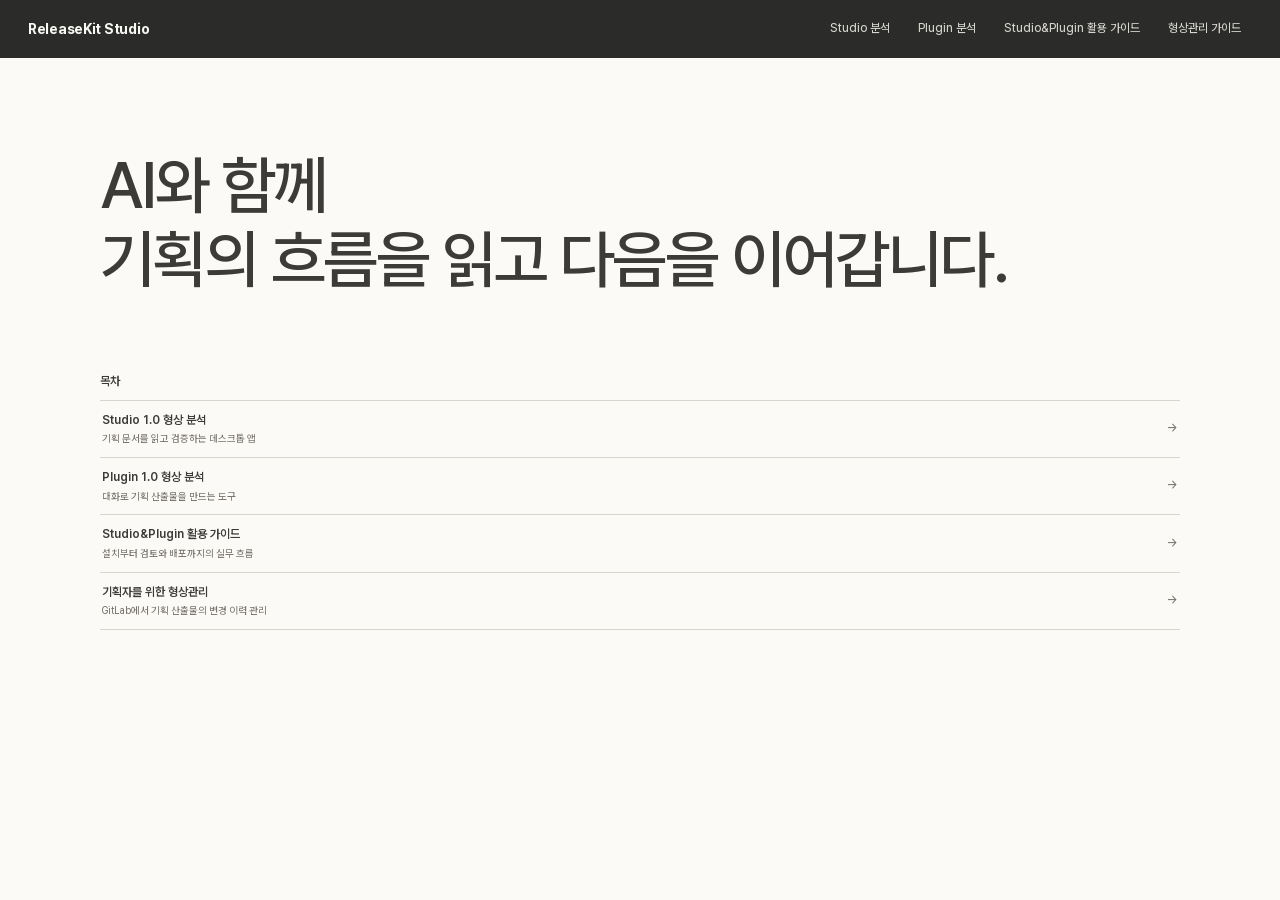
==== index.html @ d02afdb4 "docs: publish ReleaseKit v1 articles" ====
<!doctype html>
<html lang="ko">
<head>
  <meta charset="utf-8">
  <meta name="viewport" content="width=device-width, initial-scale=1">
  <title>ReleaseKit 1.0 — 제품 분석과 활용 가이드</title>
  <meta name="description" content="ReleaseKit Studio와 Releasekit Plugin 1.0의 제품 형상 분석 및 기획자 활용 가이드">
  <link rel="stylesheet" href="./styles.css">
</head>
<body>
  <header class="site-bar">
    <strong>ReleaseKit Studio</strong>
    <nav aria-label="문서"><a href="./analysis.html">Studio 분석</a><a href="./plugin-analysis.html">Plugin 분석</a><a href="./guide.html">Studio&amp;Plugin 활용 가이드</a><a href="./version-control-guide.html">형상관리 가이드</a></nav>
  </header>
  <main class="landing">
    <div class="landing-inner">
      <h1>AI와 함께<br><span class="landing-title-line">기획의 흐름을 읽고 다음을 이어갑니다.</span></h1>
      <h2 class="vc-toc-title">목차</h2>
      <div class="vc-agenda landing-agenda" aria-label="목차">
        <a href="./analysis.html"><strong>Studio 1.0 형상 분석</strong><span>기획 문서를 읽고 검증하는 데스크톱 앱</span><small aria-hidden="true">→</small></a>
        <a href="./plugin-analysis.html"><strong>Plugin 1.0 형상 분석</strong><span>대화로 기획 산출물을 만드는 도구</span><small aria-hidden="true">→</small></a>
        <a href="./guide.html"><strong>Studio&amp;Plugin 활용 가이드</strong><span>설치부터 검토와 배포까지의 실무 흐름</span><small aria-hidden="true">→</small></a>
        <a href="./version-control-guide.html"><strong>기획자를 위한 형상관리</strong><span>GitLab에서 기획 산출물의 변경 이력 관리</span><small aria-hidden="true">→</small></a>
      </div>
    </div>
  </main>
</body>
</html>
---- styles.css ----
@font-face {
  font-family: "Pretendard Variable";
  font-style: normal;
  font-display: swap;
  font-weight: 45 920;
  src: url("./assets/PretendardVariable.woff2") format("woff2-variations");
}

:root {
  --paper: #fbfaf7;
  --ink: #3c3b38;
  --body: #56534e;
  --muted: #7a766f;
  --line: #d9d5ce;
  --soft: #f0ede7;
  --accent: #4057d6;
  --accent-soft: #eaedff;
  --signal: #b66a23;
  --success: #2b7353;
  --text-xs: 10px;
  --text-sm: 12px;
  --text-md: 14px;
  --text-lg: 18px;
  --title-sm: 16px;
  --title-md: 28px;
  --title-lg: 40px;
  --weight-regular: 450;
  --weight-title: 500;
  --weight-medium: 600;
  --weight-bold: 700;
  --page-w: 210mm;
  --page-h: 297mm;
}

* { box-sizing: border-box; }

html { scroll-behavior: smooth; }

body {
  margin: 0;
  color: var(--ink);
  background: #e9e7e2;
  font-family: "Pretendard Variable", Pretendard, sans-serif;
  font-size: var(--text-md);
  font-weight: var(--weight-regular);
  line-height: 1.65;
  word-break: keep-all;
}

a { color: inherit; }
button, input, textarea, select, code { font-family: inherit; }

.site-bar {
  position: sticky;
  z-index: 20;
  top: 0;
  display: flex;
  align-items: center;
  justify-content: space-between;
  min-height: 58px;
  padding: 0 28px;
  color: #f8f8f5;
  background: rgba(31, 31, 29, .94);
  backdrop-filter: blur(16px);
}

.site-bar strong { font-size: var(--text-md); font-weight: var(--weight-bold); line-height: 1; letter-spacing: -.02em; }
.site-bar strong a { display: block; padding: 0; border-radius: 0; color: inherit; font-size: inherit; font-weight: inherit; line-height: inherit; background: none; }
.site-bar nav { display: flex; gap: 6px; }
.site-bar nav a { padding: 7px 11px; border-radius: 999px; color: #d7d6d1; text-decoration: none; font-size: var(--text-sm); }
.site-bar nav a:hover, .site-bar nav a[aria-current="page"] { color: #fff; background: #ffffff18; }

.document {
  display: grid;
  gap: 24px;
  width: min(var(--page-w), calc(100vw - 32px));
  margin: 32px auto 72px;
}

.page {
  position: relative;
  min-height: var(--page-h);
  padding: 20mm 18mm 18mm;
  overflow: hidden;
  background: var(--paper);
  box-shadow: 0 18px 55px #2827221c;
}

.page::after {
  content: attr(data-page);
  position: absolute;
  right: 18mm;
  bottom: 9mm;
  color: #8e8a83;
  font-size: var(--text-xs);
  letter-spacing: .12em;
}

.eyebrow { margin: 0 0 12px; color: var(--accent); font-size: var(--text-sm); font-weight: var(--weight-bold); letter-spacing: .16em; text-transform: uppercase; }
h1, h2, h3, p { margin-top: 0; }
h1, h2 { color: var(--ink); font-weight: var(--weight-title); }
h3 { color: var(--ink); font-weight: var(--weight-bold); }
h1 { margin-bottom: 24px; font-size: var(--title-lg); line-height: 1.2; letter-spacing: -.04em; }
h2 { margin-bottom: 14px; font-size: var(--title-md); line-height: 1.3; letter-spacing: -.025em; }
h3 { margin-bottom: 8px; font-size: var(--title-sm); line-height: 1.45; letter-spacing: -.01em; }
p { color: var(--body); }

.marker-underline {
  padding: 0 .04em;
  margin: 0 -.04em;
  background: linear-gradient(to bottom, transparent 60%, rgba(190, 151, 158, .34) 60%, rgba(190, 151, 158, .34) 94%, transparent 94%);
  -webkit-box-decoration-break: clone;
  box-decoration-break: clone;
}

.lead { max-width: 47em; color: var(--body); font-size: var(--text-lg); line-height: 1.6; letter-spacing: -.012em; }
.note { color: var(--muted); font-size: var(--text-sm); }
.rule { width: 44px; height: 3px; margin: 22px 0; background: var(--accent); }

.cover { display: flex; flex-direction: column; justify-content: space-between; }
.cover::before { content: ""; position: absolute; width: 108mm; height: 108mm; right: -37mm; top: -25mm; border: 1px solid #3e54d536; border-radius: 50%; box-shadow: 0 0 0 22mm #3e54d50b, 0 0 0 44mm #3e54d509; }
.cover .lead { max-width: 42em; color: var(--muted); font-size: var(--title-sm); line-height: 1.65; }
.cover-meta { display: flex; justify-content: space-between; border-top: 1px solid var(--line); padding-top: 14px; color: var(--muted); font-size: var(--text-sm); }

.grid-2 { display: grid; grid-template-columns: repeat(2, minmax(0, 1fr)); gap: 14px; }
.grid-3 { display: grid; grid-template-columns: repeat(3, minmax(0, 1fr)); gap: 12px; }
.card { padding: 16px; border: 1px solid var(--line); border-radius: 14px; background: #fffefa; }
.card p:last-child { margin-bottom: 0; }
.card.accent { border-color: #b9c0f8; background: var(--accent-soft); }
.card.signal { border-color: #dfbd9e; background: #fff4e8; }

.statement { margin: 22px 0; padding: 18px 20px; border-left: 3px solid var(--accent); background: var(--accent-soft); font-size: var(--text-lg); font-weight: var(--weight-regular); line-height: 1.65; }
.statement strong { font-weight: inherit; }

.flow { display: grid; grid-template-columns: 1fr 42px 1fr 42px 1fr; align-items: stretch; margin: 20px 0; }
.flow .node { padding: 18px 16px; border: 1px solid var(--line); border-radius: 14px; background: #fff; }
.flow .node strong { display: block; margin-bottom: 7px; font-size: var(--title-sm); font-weight: var(--weight-bold); line-height: 1.4; }
.flow .node span { color: var(--body); font-size: var(--text-md); line-height: 1.55; }
.flow .arrow { display: grid; place-items: center; color: var(--accent); font-size: 20px; }

.rail { display: grid; grid-template-columns: repeat(5, 1fr); margin: 18px 0 24px; }
.rail span { position: relative; padding-top: 30px; color: var(--muted); font-size: var(--text-sm); text-align: center; }
.rail span::before { content: ""; position: absolute; z-index: 2; width: 12px; height: 12px; top: 7px; left: calc(50% - 6px); border: 3px solid var(--paper); border-radius: 50%; background: #aaa7a0; box-shadow: 0 0 0 1px #aaa7a0; }
.rail span::after { content: ""; position: absolute; width: 100%; height: 1px; top: 13px; left: 50%; background: var(--line); }
.rail span:last-child::after { display: none; }
.rail .current { color: var(--ink); font-weight: var(--weight-bold); }
.rail .current::before { background: var(--accent); box-shadow: 0 0 0 1px var(--accent); }

.feature-list { display: grid; gap: 9px; margin: 18px 0; padding: 0; list-style: none; }
.feature-list li { display: grid; grid-template-columns: 28px 1fr; gap: 10px; align-items: start; padding-bottom: 9px; border-bottom: 1px solid var(--line); }
.feature-list b { display: grid; place-items: center; width: 24px; height: 24px; border-radius: 8px; color: var(--accent); background: var(--accent-soft); font-size: var(--text-sm); font-weight: var(--weight-bold); }
.feature-list span { color: var(--body); }
.feature-list strong { color: var(--ink); }

.steps { display: grid; gap: 13px; margin: 20px 0; counter-reset: step; }
.step { position: relative; padding: 15px 16px 14px 54px; border: 1px solid var(--line); border-radius: 14px; background: #fff; }
.step::before { counter-increment: step; content: counter(step); position: absolute; left: 16px; top: 15px; display: grid; place-items: center; width: 25px; height: 25px; border-radius: 50%; color: white; background: var(--accent); font-size: var(--text-sm); font-weight: var(--weight-bold); }
.step p { margin: 4px 0 0; color: var(--muted); font-size: var(--text-sm); }

.do-dont { display: grid; grid-template-columns: 1fr 1fr; gap: 14px; margin-top: 18px; }
.do-dont section { padding: 15px 16px; border-radius: 14px; }
.do-dont .do { background: #eaf5ef; }
.do-dont .dont { background: #f3f1ed; }
.do-dont ul { margin: 8px 0 0; padding-left: 18px; color: var(--body); }

.mini-ui { margin: 18px 0; border: 1px solid #ccc8c0; border-radius: 16px; overflow: hidden; background: #fff; box-shadow: 0 10px 24px #27251f12; }
.mini-ui .chrome { display: flex; gap: 5px; padding: 9px 12px; border-bottom: 1px solid var(--line); background: #f1efea; }
.mini-ui .chrome i { width: 7px; height: 7px; border-radius: 50%; background: #bbb7af; }
.mini-ui .body { display: grid; grid-template-columns: 110px 1fr; min-height: 188px; }
.mini-ui .side { padding: 14px 10px; color: #c9c7c2; background: #282825; font-size: 10px; }
.mini-ui .side b { display: block; margin-bottom: 13px; color: white; }
.mini-ui .side span { display: block; margin: 6px 0; }
.mini-ui .side .active { color: #fff; }
.mini-ui .canvas { padding: 16px; }
.mini-ui .canvas h3 { margin-bottom: 11px; }
.mini-ui .skeleton { display: grid; grid-template-columns: repeat(3, 1fr); gap: 8px; }
.mini-ui .skeleton i { min-height: 56px; border: 1px solid var(--line); border-radius: 9px; background: var(--soft); }

.table { width: 100%; margin: 16px 0; border-collapse: collapse; font-size: var(--text-sm); }
.table th, .table td { padding: 10px 9px; border-bottom: 1px solid var(--line); text-align: left; vertical-align: top; }
.table th { color: var(--muted); font-size: var(--text-xs); font-weight: var(--weight-bold); letter-spacing: .05em; }

.callout { display: flex; gap: 12px; margin-top: 18px; padding: 14px 16px; border: 1px solid #dfbd9e; border-radius: 14px; background: #fff5eb; }
.callout b { color: var(--signal); }
.callout p { margin: 0; font-size: var(--text-sm); }

.ecosystem {
  display: grid;
  grid-template-columns: 1fr 58px 1.18fr 58px 1fr;
  align-items: center;
  margin: 24px 0;
}

.ecosystem-node {
  min-height: 150px;
  padding: 18px;
  border: 1px solid var(--line);
  border-radius: 16px;
  background: #fff;
}

.ecosystem-node.plugin { border-color: #b9c0f8; background: var(--accent-soft); }
.ecosystem-node.project { border-color: #c9c3b9; background: #f5f2ec; }
.ecosystem-node.studio { border-color: #9fcbb9; background: #edf7f2; }
.ecosystem-node small { display: block; margin-bottom: 7px; color: var(--muted); font-size: var(--text-xs); font-weight: var(--weight-bold); letter-spacing: .12em; }
.ecosystem-node strong { display: block; margin-bottom: 10px; font-size: var(--text-lg); font-weight: var(--weight-bold); line-height: 1.25; }
.ecosystem-node span { display: block; margin-top: 5px; color: var(--body); font-size: var(--text-sm); }

.ecosystem-link { position: relative; display: grid; place-items: center; height: 1px; background: var(--line); }
.ecosystem-link::after { content: ""; position: absolute; right: 0; width: 7px; height: 7px; border-top: 2px solid var(--accent); border-right: 2px solid var(--accent); transform: rotate(45deg); }
.ecosystem-link span { position: absolute; bottom: 8px; width: 72px; color: var(--muted); background: var(--paper); font-size: var(--text-xs); text-align: center; }

.ownership-strip { display: grid; grid-template-columns: repeat(3, 1fr); gap: 8px; margin: 18px 0; }
.ownership-strip div { padding: 12px; border-top: 3px solid var(--line); background: #fff; }
.ownership-strip div:nth-child(1) { border-color: var(--accent); }
.ownership-strip div:nth-child(2) { border-color: #9b9182; }
.ownership-strip div:nth-child(3) { border-color: var(--success); }
.ownership-strip small { display: block; color: var(--muted); font-size: var(--text-xs); }
.ownership-strip strong { display: block; margin: 3px 0; font-size: var(--text-sm); font-weight: var(--weight-bold); }
.ownership-strip span { color: var(--body); font-size: var(--text-sm); }

.work-loop { margin: 20px 0; }
.loop-row { display: grid; grid-template-columns: 100px 1fr; border-bottom: 1px solid var(--line); }
.loop-row:first-child { border-top: 1px solid var(--line); }
.loop-label { display: flex; align-items: center; padding: 13px 10px; border-right: 1px solid var(--line); color: var(--muted); font-size: var(--text-sm); font-weight: var(--weight-bold); }
.loop-track { display: grid; grid-template-columns: repeat(5, 1fr); gap: 7px; padding: 10px; }
.loop-event { position: relative; min-height: 50px; padding: 10px; border-radius: 10px; background: var(--soft); font-size: var(--text-sm); line-height: 1.4; }
.loop-event.plugin { color: #28367f; background: var(--accent-soft); }
.loop-event.project { color: #514c44; background: #eee9e0; }
.loop-event.studio { color: #245e46; background: #e5f3eb; }
.loop-event.signal { color: #7c4618; background: #fff0df; }
.loop-event.wide-2 { grid-column: span 2; }
.loop-event.wide-3 { grid-column: span 3; }
.loop-event.end { grid-column: 5; }
.loop-event strong { display: block; margin-bottom: 3px; }
.loop-return { display: flex; align-items: center; justify-content: center; gap: 10px; margin: 14px 0; color: var(--accent); font-size: var(--text-sm); font-weight: var(--weight-bold); }
.loop-return::before, .loop-return::after { content: ""; width: 90px; height: 1px; background: var(--accent); }

.contract-stack { display: grid; gap: 8px; margin: 18px 0; }
.contract-row { display: grid; grid-template-columns: 120px 1fr 120px; align-items: center; min-height: 54px; border: 1px solid var(--line); border-radius: 12px; background: #fff; }
.contract-row strong { padding: 0 14px; color: var(--accent); font-size: var(--text-sm); font-weight: var(--weight-bold); }
.contract-row span { padding: 10px 14px; border-left: 1px solid var(--line); border-right: 1px solid var(--line); color: var(--body); font-size: var(--text-sm); }
.contract-row em { padding: 0 12px; color: var(--muted); font-size: var(--text-xs); font-style: normal; text-align: center; }

.pack-map { display: grid; grid-template-columns: 1fr 1.8fr; gap: 14px; margin: 18px 0; }
.pack-core { display: flex; flex-direction: column; justify-content: center; padding: 18px; border-radius: 15px; color: #fff; background: #292927; }
.pack-core small { color: #bdbab3; }
.pack-grid { display: grid; grid-template-columns: 1fr 1fr; gap: 8px; }
.pack-grid div { padding: 12px; border: 1px solid #c7ccef; border-radius: 12px; background: var(--accent-soft); }
.pack-grid strong { display: block; color: var(--accent); font-size: var(--text-sm); font-weight: var(--weight-bold); }
.pack-grid span { color: var(--body); font-size: var(--text-xs); }

.truth-map { display: grid; grid-template-columns: 1fr 48px 1.25fr 48px 1fr; align-items: stretch; margin: 18px 0; }
.truth-node { padding: 16px; border: 1px solid var(--line); border-radius: 14px; background: #fff; }
.truth-node.primary { border-color: #b9c0f8; background: var(--accent-soft); }
.truth-node.derived { border-style: dashed; background: #f5f3ef; }
.truth-node small { display: block; margin-bottom: 5px; color: var(--muted); font-size: var(--text-xs); font-weight: var(--weight-bold); letter-spacing: .1em; }
.truth-node strong { display: block; margin-bottom: 7px; }
.truth-node span { display: block; color: var(--body); font-size: var(--text-sm); }
.truth-arrow { display: grid; place-items: center; color: var(--accent); font-size: 18px; }

.md-anatomy { display: grid; grid-template-columns: 1.05fr 1fr; gap: 14px; margin: 18px 0; }
.md-sample { padding: 16px; border-radius: 14px; color: #e7e5df; background: #292927; font-family: "Pretendard Variable", Pretendard, sans-serif; font-size: var(--text-sm); font-variant-numeric: tabular-nums; line-height: 1.75; white-space: pre-line; }
.md-sample b { color: #9eacf8; }
.md-reasons { display: grid; gap: 8px; }
.md-reasons div { padding: 11px 13px; border-left: 3px solid var(--accent); background: #fff; }
.md-reasons strong { display: block; font-size: var(--text-sm); font-weight: var(--weight-bold); }
.md-reasons span { color: var(--muted); font-size: var(--text-xs); }

.operation-flow { display: grid; grid-template-columns: repeat(4, 1fr); gap: 8px; margin: 18px 0; }
.operation-flow section { position: relative; min-height: 108px; padding: 13px; border: 1px solid var(--line); border-radius: 13px; background: #fff; }
.operation-flow section:not(:last-child)::after { content: "→"; position: absolute; z-index: 2; right: -15px; top: 42%; color: var(--accent); font-size: 16px; }
.operation-flow small { display: block; color: var(--accent); font-size: var(--text-xs); font-weight: var(--weight-bold); letter-spacing: .09em; }
.operation-flow strong { display: block; margin: 6px 0; font-size: var(--text-sm); font-weight: var(--weight-bold); }
.operation-flow span { color: var(--muted); font-size: var(--text-xs); }

.install-steps { display: grid; grid-template-columns: repeat(4, 1fr); gap: 10px; margin: 24px 0; }
.install-steps section { position: relative; min-height: 150px; padding: 16px; border: 1px solid var(--line); border-radius: 14px; background: #fff; }
.install-steps section:not(:last-child)::after { content: "→"; position: absolute; z-index: 2; top: 58px; right: -17px; color: var(--accent); font-size: var(--text-lg); }
.install-steps small { display: grid; width: 26px; height: 26px; place-items: center; margin-bottom: 14px; border-radius: 50%; color: #fff; background: var(--accent); font-size: var(--text-sm); font-weight: var(--weight-bold); }
.install-steps strong { display: block; margin-bottom: 8px; font-size: var(--title-sm); font-weight: var(--weight-bold); }
.install-steps span { display: block; color: var(--body); font-size: var(--text-sm); line-height: 1.6; }

.handoff-bundle { display: grid; grid-template-columns: repeat(3, 1fr); gap: 10px; margin: 18px 0; }
.handoff-bundle section { padding: 14px; border: 1px solid var(--line); border-radius: 14px; background: #fff; }
.handoff-bundle section:nth-child(2) { border-color: #b9c0f8; background: var(--accent-soft); }
.handoff-bundle small { color: var(--muted); font-size: var(--text-xs); font-weight: var(--weight-bold); letter-spacing: .1em; }
.handoff-bundle strong { display: block; margin: 5px 0 8px; }
.handoff-bundle span { display: block; color: var(--body); font-size: var(--text-xs); }

.version-line { display: grid; grid-template-columns: repeat(4, 1fr); margin: 18px 0; }
.version-line div { position: relative; padding: 28px 8px 0; color: var(--muted); font-size: var(--text-xs); text-align: center; }
.version-line div::before { content: ""; position: absolute; z-index: 2; width: 12px; height: 12px; top: 5px; left: calc(50% - 6px); border: 3px solid var(--paper); border-radius: 50%; background: var(--accent); box-shadow: 0 0 0 1px var(--accent); }
.version-line div::after { content: ""; position: absolute; width: 100%; height: 1px; top: 11px; left: 50%; background: var(--line); }
.version-line div:last-child::after { display: none; }
.version-line strong { display: block; color: var(--ink); font-size: var(--text-sm); font-weight: var(--weight-bold); }

.checker-explainer { margin: 18px 0; padding: 14px 16px; border: 1px solid #b9c0f8; border-radius: 14px; background: var(--accent-soft); }
.checker-explainer > h3 { margin-bottom: 5px; color: #3043ad; }
.checker-explainer > p { margin-bottom: 11px; font-size: var(--text-sm); }
.checker-chain { display: grid; grid-template-columns: 1fr 28px 1fr 28px 1fr; align-items: center; }
.checker-chain span { padding: 8px; border-radius: 9px; background: #fff; color: var(--body); font-size: var(--text-xs); text-align: center; }
.checker-chain b { display: block; color: var(--ink); font-size: var(--text-sm); font-weight: var(--weight-bold); }
.checker-chain i { color: var(--accent); font-style: normal; text-align: center; }
.checker-explainer > small { display: block; margin-top: 10px; color: var(--muted); font-size: var(--text-xs); font-weight: var(--weight-medium); }

.term-grid { display: grid; grid-template-columns: repeat(2, 1fr); gap: 9px; margin: 18px 0; }
.term-grid section { padding: 12px 14px; border: 1px solid var(--line); border-radius: 12px; background: #fff; }
.term-grid section:nth-child(3n+2) { border-color: #c7ccef; background: var(--accent-soft); }
.term-grid strong { display: block; margin-bottom: 4px; color: var(--accent); font-size: var(--text-sm); font-weight: var(--weight-bold); }
.term-grid span { display: block; color: var(--body); font-size: var(--text-xs); line-height: 1.55; }

.page.compact-page { padding-top: 16mm; }
.compact-page h2 { margin-bottom: 10px; font-size: var(--title-md); }
.compact-page .lead { margin-bottom: 12px; font-size: var(--text-md); line-height: 1.5; }
.compact-page .table { margin: 10px 0; font-size: var(--text-xs); }
.compact-page .table th, .compact-page .table td { padding: 7px 8px; }
.compact-page .grid-3 { gap: 8px; }
.compact-page .grid-3 .card { padding: 12px; }
.compact-page .grid-3 .card p { font-size: var(--text-sm); line-height: 1.5; }
.compact-page .operation-flow { margin: 12px 0; }
.compact-page .operation-flow section { min-height: 82px; padding: 10px; }
.compact-page .statement { margin: 12px 0; padding: 12px 15px; font-size: var(--text-md); }
.compact-page .callout { margin-top: 10px; padding: 10px 13px; }

.page-footer { position: absolute; left: 18mm; right: 34mm; bottom: 8.5mm; display: flex; justify-content: space-between; color: var(--muted); font-size: var(--text-xs); letter-spacing: .07em; text-transform: uppercase; }

.landing { min-height: calc(100vh - 58px); padding: 7vw 6vw; background: var(--paper); }
.landing-inner { max-width: 1080px; margin: 0 auto; }
.landing h1 { max-width: 18ch; font-size: clamp(38px, 5.5vw, 64px); line-height: 1.16; }
.landing-title-line { white-space: nowrap; }
.landing .vc-toc-title { margin-top: 78px; }
.document-links { display: block; margin-top: 0; border-top: 1px solid var(--line); }
.document-link { display: flex; min-height: 58px; align-items: center; justify-content: space-between; padding: 12px 2px; border-bottom: 1px solid var(--line); text-decoration: none; transition: color .2s; }
.document-link::after { content: "→"; padding-left: 24px; color: var(--muted); font-size: var(--text-sm); }
.document-link:hover { color: var(--accent); }
.document-link:hover::after { color: var(--accent); }
.document-link h2 { margin: 0; font-size: var(--title-sm); font-weight: var(--weight-medium); }

/* 기획자를 위한 형상관리 */
.vc-page { scroll-margin-top: 76px; }
.vc-page p { margin-bottom: 13px; }
.vc-page code { padding: 2px 6px; border: 1px solid var(--line); border-radius: 5px; background: var(--soft); font-size: .92em; white-space: nowrap; }
.vc-toc-title { margin: 26px 0 10px; font-size: var(--text-sm); font-weight: var(--weight-medium); }
.vc-agenda { display: block; margin: 0; border-top: 1px solid var(--line); }
.vc-agenda a { display: grid; grid-template-columns: 1fr auto; padding: 10px 2px; border-bottom: 1px solid var(--line); text-decoration: none; transition: color .2s; }
.vc-agenda a:hover { color: var(--accent); }
.vc-agenda strong { grid-column: 1; font-size: var(--text-sm); font-weight: var(--weight-medium); }
.vc-agenda span { grid-column: 1; color: var(--muted); font-size: var(--text-xs); }
.vc-agenda small { grid-column: 2; grid-row: 1 / 3; align-self: center; padding-left: 28px; color: var(--muted); font-size: var(--text-xs); font-weight: var(--weight-regular); }
.landing-agenda small { font-size: var(--text-sm); }
.vc-contrast, .vc-tools, .vc-choice { display: grid; gap: 10px; margin: 18px 0; }
.vc-contrast { grid-template-columns: 1fr 1fr; }
.vc-tools { grid-template-columns: repeat(3, 1fr); }
.vc-choice { grid-template-columns: repeat(3, 1fr); }
.vc-panel, .vc-tool, .vc-choice section { padding: 15px; border: 1px solid var(--line); border-radius: 14px; background: #fff; }
.vc-panel > strong, .vc-tool > strong, .vc-choice strong { display: block; margin-bottom: 8px; font-size: var(--title-sm); }
.vc-panel pre { margin: 0; color: var(--body); font-family: inherit; font-size: var(--text-xs); line-height: 1.7; white-space: pre-wrap; }
.vc-panel small, .vc-tool small { display: block; margin-top: 9px; color: var(--muted); font-size: var(--text-xs); line-height: 1.55; }
.vc-tool em { display: block; margin: -5px 0 9px; color: var(--accent); font-size: var(--text-xs); font-style: normal; }
.vc-tool p, .vc-choice p { margin: 0; font-size: var(--text-sm); }
.vc-walker { margin: 16px 0; overflow: hidden; border: 1px solid var(--line); border-radius: 14px; background: #fff; }
.vc-walker-head { display: flex; justify-content: space-between; padding: 10px 13px; border-bottom: 1px solid var(--line); color: var(--muted); background: var(--soft); font-size: var(--text-xs); }
.vc-walker-body { display: grid; grid-template-columns: 43% 57%; min-height: 250px; }
.vc-commits { border-right: 1px solid var(--line); }
.vc-commit { display: block; width: 100%; padding: 11px 13px; border: 0; border-bottom: 1px solid var(--line); color: var(--body); background: #fff; text-align: left; cursor: pointer; }
.vc-commit[aria-pressed="true"] { color: var(--ink); background: var(--accent-soft); }
.vc-commit strong, .vc-commit small { display: block; }
.vc-commit strong { font-size: var(--text-xs); }
.vc-commit small { margin-top: 3px; color: var(--muted); font-size: 9px; }
.vc-diff { padding: 12px 0; overflow: auto; background: #292927; }
.vc-line { display: block; min-height: 20px; padding: 1px 13px; color: #d9d7d1; font-family: ui-monospace, SFMono-Regular, Menlo, monospace; font-size: 10px; white-space: pre; }
.vc-line.add { color: #bfe9cf; background: #244b36; }
.vc-line.del { color: #f2c5c2; background: #5b302f; text-decoration: line-through; }
.vc-walker-foot { min-height: 58px; padding: 10px 13px; border-top: 1px solid var(--line); color: var(--body); font-size: var(--text-xs); }
.vc-goodbad { margin: 12px 0 0; padding: 12px 14px; border-radius: 12px; background: var(--soft); font-size: var(--text-sm); }
.vc-goodbad span { display: block; margin-top: 5px; }
.vc-goodbad .bad { color: #9b4e49; }
.vc-goodbad .good { color: var(--success); }
.vc-branch { margin: 18px 0; padding: 18px; border: 1px solid var(--line); border-radius: 14px; background: #fff; }
.vc-branch-track { position: relative; height: 125px; }
.vc-main-line, .vc-work-line { position: absolute; height: 2px; background: var(--line); }
.vc-main-line { left: 4%; right: 4%; bottom: 28px; }
.vc-work-line { left: 24%; right: 24%; top: 30px; background: var(--accent); }
.vc-work-line::before, .vc-work-line::after { content: ""; position: absolute; width: 2px; height: 67px; background: var(--accent); }
.vc-work-line::before { left: 0; transform: rotate(28deg); transform-origin: top; }
.vc-work-line::after { right: 0; transform: rotate(-28deg); transform-origin: top; }
.vc-dot { position: absolute; width: 12px; height: 12px; border: 3px solid #fff; border-radius: 50%; background: var(--accent); box-shadow: 0 0 0 1px var(--accent); }
.vc-dot.d1 { left: 16%; bottom: 23px; }.vc-dot.d2 { left: 36%; top: 25px; }.vc-dot.d3 { left: 50%; top: 25px; }.vc-dot.d4 { right: 34%; top: 25px; }.vc-dot.d5 { right: 16%; bottom: 23px; }
.vc-branch-label { display: flex; justify-content: space-between; color: var(--muted); font-size: var(--text-xs); }
.vc-process { display: grid; grid-template-columns: repeat(2, 1fr); gap: 8px; margin: 16px 0; counter-reset: vc-step; }
.vc-process section { position: relative; min-height: 96px; padding: 13px 13px 13px 48px; border: 1px solid var(--line); border-radius: 12px; background: #fff; }
.vc-process section::before { counter-increment: vc-step; content: counter(vc-step); position: absolute; left: 13px; top: 13px; display: grid; width: 25px; height: 25px; place-items: center; border-radius: 50%; color: #fff; background: var(--accent); font-size: var(--text-xs); font-weight: var(--weight-bold); }
.vc-process strong { display: block; font-size: var(--text-sm); }
.vc-process small { display: block; margin: 1px 0 5px; color: var(--accent); font-size: var(--text-xs); }
.vc-process span { color: var(--body); font-size: var(--text-xs); line-height: 1.55; }
.vc-table-wrap { margin: 14px 0; overflow: hidden; border: 1px solid var(--line); border-radius: 12px; background: #fff; }
.vc-table { width: 100%; border-collapse: collapse; table-layout: fixed; font-size: 10px; line-height: 1.42; }
.vc-table th, .vc-table td { padding: 7px 8px; border-right: 1px solid var(--line); border-bottom: 1px solid var(--line); text-align: left; vertical-align: top; }
.vc-table tr:last-child th, .vc-table tr:last-child td { border-bottom: 0; }
.vc-table th:last-child, .vc-table td:last-child { border-right: 0; }
.vc-table thead th { color: var(--ink); background: var(--soft); font-weight: var(--weight-bold); }
.vc-table thead th:first-child, .vc-table tbody th { width: 16%; }
.vc-tag { display: inline-block; margin-bottom: 3px; padding: 1px 5px; border-radius: 4px; color: var(--accent); background: var(--accent-soft); font-size: 9px; font-weight: var(--weight-bold); }
.vc-tag.warn { color: #85501d; background: #fff0df; }
.vc-tag.no { color: #8b4541; background: #f7e9e8; }
.vc-tree { margin: 14px 0; padding: 14px 16px; border: 1px solid var(--line); border-radius: 12px; color: var(--body); background: #fff; font-family: ui-monospace, SFMono-Regular, Menlo, monospace; font-size: 10px; line-height: 1.65; white-space: pre-wrap; }
.vc-tree b { color: var(--accent); }
.vc-ladder { display: grid; gap: 8px; margin: 16px 0; }
.vc-ladder section { display: grid; grid-template-columns: 68px 1fr; gap: 12px; padding: 12px; border: 1px solid var(--line); border-radius: 12px; background: #fff; }
.vc-ladder small { color: var(--accent); font-size: var(--text-xs); font-weight: var(--weight-bold); }
.vc-ladder strong { display: block; font-size: var(--text-sm); }
.vc-ladder span { color: var(--muted); font-size: var(--text-xs); }
.vc-glossary { display: grid; grid-template-columns: repeat(3, 1fr); gap: 8px; margin: 16px 0; }
.vc-glossary section { padding: 10px 11px; border: 1px solid var(--line); border-radius: 10px; background: #fff; }
.vc-glossary strong { display: block; color: var(--ink); font-size: var(--text-sm); }
.vc-glossary small { display: block; color: var(--accent); font-size: 9px; }
.vc-glossary span { display: block; margin-top: 5px; color: var(--muted); font-size: 9px; line-height: 1.45; }

/* 카드형 박스의 제목은 배경과 테두리만으로 위계를 표현합니다. */
.card h3,
.flow .node strong,
.step h3,
.do-dont section > h3,
.ecosystem-node strong,
.ownership-strip strong,
.loop-event strong,
.contract-row strong,
.pack-core strong,
.pack-grid strong,
.truth-node strong,
.md-reasons strong,
.operation-flow strong,
.install-steps strong,
.handoff-bundle strong,
.checker-explainer > h3,
.checker-chain b,
.term-grid strong,
.vc-panel > strong,
.vc-tool > strong,
.vc-choice section > strong,
.vc-process strong,
.vc-ladder strong,
.vc-glossary strong {
  font-weight: var(--weight-regular);
}

@media (max-width: 720px) {
  .landing-title-line { white-space: normal; }
}

@media (max-width: 720px) {
  .site-bar { padding: 0 14px; }
  .site-bar strong { font-size: 13px; }
  .document { width: 100%; margin: 0; gap: 0; }
  .page { min-height: auto; padding: 42px 24px 64px; box-shadow: none; }
  h1 { font-size: 34px; line-height: 1.22; }
  .grid-2, .grid-3, .document-links, .do-dont { grid-template-columns: 1fr; }
  .flow { grid-template-columns: 1fr; gap: 6px; }
  .flow .arrow { transform: rotate(90deg); }
  .ecosystem { grid-template-columns: 1fr; gap: 14px; }
  .ecosystem-link { width: 1px; height: 28px; margin: auto; }
  .ecosystem-link::after { right: -3px; bottom: 0; transform: rotate(135deg); }
  .ecosystem-link span { left: 10px; bottom: 5px; text-align: left; }
  .ownership-strip, .pack-map { grid-template-columns: 1fr; }
  .truth-map, .md-anatomy, .operation-flow, .handoff-bundle, .term-grid, .install-steps { grid-template-columns: 1fr; }
  .checker-chain { grid-template-columns: 1fr; gap: 5px; }
  .checker-chain i { transform: rotate(90deg); }
  .truth-arrow { transform: rotate(90deg); }
  .operation-flow section:not(:last-child)::after { content: "↓"; right: 50%; top: auto; bottom: -19px; }
  .install-steps section:not(:last-child)::after { content: "↓"; right: 50%; top: auto; bottom: -20px; }
  .loop-row { grid-template-columns: 74px 1fr; }
  .loop-track { grid-template-columns: 1fr; }
  .loop-event, .loop-event.wide-2, .loop-event.wide-3, .loop-event.end { grid-column: 1; }
  .contract-row { grid-template-columns: 1fr; }
  .contract-row span { border: 0; border-top: 1px solid var(--line); border-bottom: 1px solid var(--line); }
  .mini-ui .body { grid-template-columns: 82px 1fr; }
  .cover-meta { gap: 20px; }
  .vc-agenda, .vc-tools, .vc-choice, .vc-glossary { grid-template-columns: 1fr; }
  .vc-contrast, .vc-process, .vc-walker-body { grid-template-columns: 1fr; }
  .vc-commits { border-right: 0; border-bottom: 1px solid var(--line); }
  .vc-table-wrap { overflow-x: auto; }
  .vc-table { min-width: 720px; }
}

@media print {
  @page { size: A4; margin: 0; }
  body { background: #fff; }
  .site-bar { display: none; }
  .document { display: block; width: auto; margin: 0; }
  .page { width: 210mm; height: 297mm; min-height: 297mm; break-after: page; box-shadow: none; }
  .page:last-child { break-after: auto; }
}
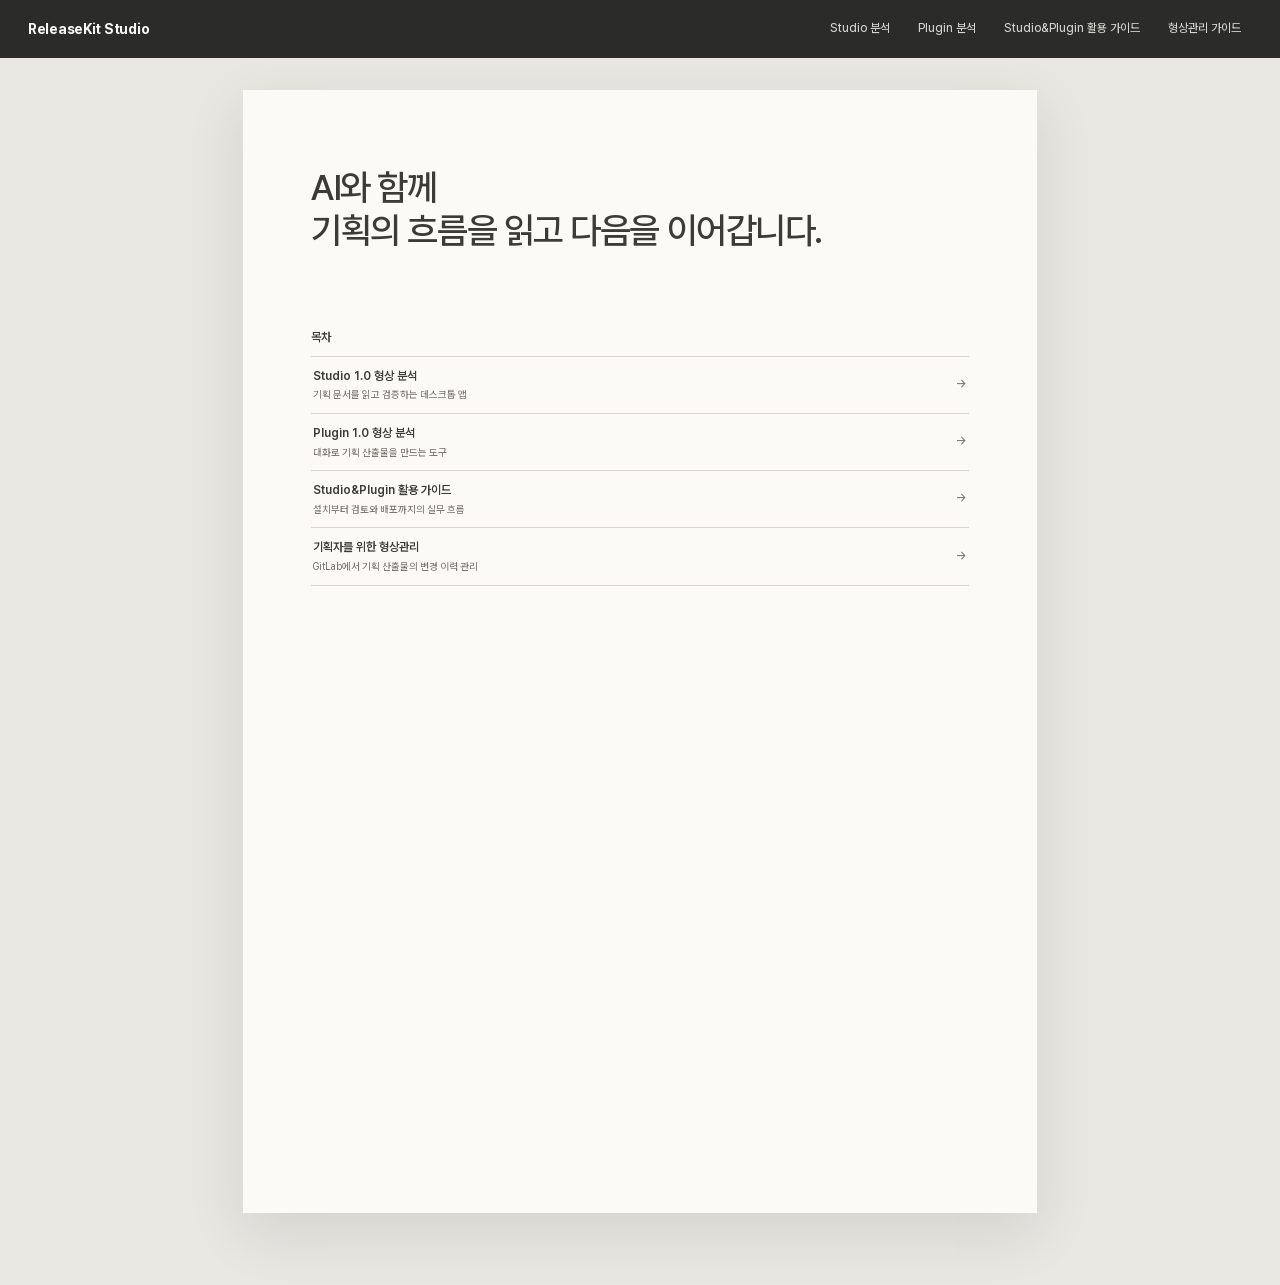
==== commit 7e6e4556: "docs: align landing page with article layout" ====
--- a/index.html
+++ b/index.html
@@ -12,17 +12,19 @@
     <strong>ReleaseKit Studio</strong>
     <nav aria-label="문서"><a href="./analysis.html">Studio 분석</a><a href="./plugin-analysis.html">Plugin 분석</a><a href="./guide.html">Studio&amp;Plugin 활용 가이드</a><a href="./version-control-guide.html">형상관리 가이드</a></nav>
   </header>
-  <main class="landing">
-    <div class="landing-inner">
-      <h1>AI와 함께<br><span class="landing-title-line">기획의 흐름을 읽고 다음을 이어갑니다.</span></h1>
-      <h2 class="vc-toc-title">목차</h2>
-      <div class="vc-agenda landing-agenda" aria-label="목차">
-        <a href="./analysis.html"><strong>Studio 1.0 형상 분석</strong><span>기획 문서를 읽고 검증하는 데스크톱 앱</span><small aria-hidden="true">→</small></a>
-        <a href="./plugin-analysis.html"><strong>Plugin 1.0 형상 분석</strong><span>대화로 기획 산출물을 만드는 도구</span><small aria-hidden="true">→</small></a>
-        <a href="./guide.html"><strong>Studio&amp;Plugin 활용 가이드</strong><span>설치부터 검토와 배포까지의 실무 흐름</span><small aria-hidden="true">→</small></a>
-        <a href="./version-control-guide.html"><strong>기획자를 위한 형상관리</strong><span>GitLab에서 기획 산출물의 변경 이력 관리</span><small aria-hidden="true">→</small></a>
+  <main class="document">
+    <article class="page landing">
+      <div class="landing-inner">
+        <h1>AI와 함께<br><span class="landing-title-line">기획의 흐름을 읽고 다음을 이어갑니다.</span></h1>
+        <h2 class="vc-toc-title">목차</h2>
+        <div class="vc-agenda landing-agenda" aria-label="목차">
+          <a href="./analysis.html"><strong>Studio 1.0 형상 분석</strong><span>기획 문서를 읽고 검증하는 데스크톱 앱</span><small aria-hidden="true">→</small></a>
+          <a href="./plugin-analysis.html"><strong>Plugin 1.0 형상 분석</strong><span>대화로 기획 산출물을 만드는 도구</span><small aria-hidden="true">→</small></a>
+          <a href="./guide.html"><strong>Studio&amp;Plugin 활용 가이드</strong><span>설치부터 검토와 배포까지의 실무 흐름</span><small aria-hidden="true">→</small></a>
+          <a href="./version-control-guide.html"><strong>기획자를 위한 형상관리</strong><span>GitLab에서 기획 산출물의 변경 이력 관리</span><small aria-hidden="true">→</small></a>
+        </div>
       </div>
-    </div>
+    </article>
   </main>
 </body>
 </html>
--- a/styles.css
+++ b/styles.css
@@ -79,7 +79,9 @@
 
 .page {
   position: relative;
+  width: 100%;
   min-height: var(--page-h);
+  aspect-ratio: 210 / 297;
   padding: 20mm 18mm 18mm;
   overflow: hidden;
   background: var(--paper);
@@ -325,9 +327,13 @@
 
 .page-footer { position: absolute; left: 18mm; right: 34mm; bottom: 8.5mm; display: flex; justify-content: space-between; color: var(--muted); font-size: var(--text-xs); letter-spacing: .07em; text-transform: uppercase; }
 
-.landing { min-height: calc(100vh - 58px); padding: 7vw 6vw; background: var(--paper); }
-.landing-inner { max-width: 1080px; margin: 0 auto; }
-.landing h1 { max-width: 18ch; font-size: clamp(38px, 5.5vw, 64px); line-height: 1.16; }
+.visual-page { display: flex; flex-direction: column; }
+.workflow-figure { display: block; flex: 0 0 auto; margin: 24mm 0 0; }
+.workflow-figure img { display: block; width: 100%; height: auto; border: 1px solid var(--line); border-radius: 14px; background: #fff; }
+.workflow-figure figcaption { margin-top: 12px; color: var(--muted); font-size: var(--text-sm); line-height: 1.55; text-align: center; }
+
+.landing-inner { width: 100%; }
+.landing h1 { max-width: none; font-size: 36px; line-height: 1.2; }
 .landing-title-line { white-space: nowrap; }
 .landing .vc-toc-title { margin-top: 78px; }
 .document-links { display: block; margin-top: 0; border-top: 1px solid var(--line); }
@@ -449,11 +455,32 @@
   .landing-title-line { white-space: normal; }
 }
 
+@media (min-width: 721px) and (max-width: 840px) {
+  :root {
+    --text-xs: 9px;
+    --text-sm: 11px;
+    --text-md: 13px;
+    --text-lg: 16px;
+    --title-sm: 15px;
+    --title-md: 25px;
+    --title-lg: 36px;
+  }
+  .page { min-height: auto; padding: clamp(48px, 9.5vw, 20mm) clamp(42px, 8.5vw, 18mm) clamp(42px, 8.5vw, 18mm); }
+  .landing h1 { font-size: 34px; }
+  .page-footer { left: clamp(42px, 8.5vw, 18mm); right: clamp(54px, 10vw, 34mm); }
+  .page::after { right: clamp(42px, 8.5vw, 18mm); }
+}
+
 @media (max-width: 720px) {
-  .site-bar { padding: 0 14px; }
+  .site-bar { flex-wrap: wrap; gap: 8px; padding: 10px 14px; }
   .site-bar strong { font-size: 13px; }
+  .site-bar nav { width: 100%; overflow-x: auto; padding-bottom: 2px; scrollbar-width: none; }
+  .site-bar nav::-webkit-scrollbar { display: none; }
+  .site-bar nav a { flex: 0 0 auto; }
   .document { width: 100%; margin: 0; gap: 0; }
-  .page { min-height: auto; padding: 42px 24px 64px; box-shadow: none; }
+  .page { min-height: auto; aspect-ratio: auto; padding: 42px 24px 64px; box-shadow: none; }
+  .page::after { right: 24px; bottom: 18px; }
+  .page-footer { position: static; gap: 8px 20px; margin-top: 34px; padding-top: 12px; border-top: 1px solid var(--line); flex-wrap: wrap; }
   h1 { font-size: 34px; line-height: 1.22; }
   .grid-2, .grid-3, .document-links, .do-dont { grid-template-columns: 1fr; }
   .flow { grid-template-columns: 1fr; gap: 6px; }
@@ -481,6 +508,10 @@
   .vc-commits { border-right: 0; border-bottom: 1px solid var(--line); }
   .vc-table-wrap { overflow-x: auto; }
   .vc-table { min-width: 720px; }
+  .workflow-figure { display: block; margin-top: 28px; }
+  .workflow-figure img { width: min(860px, 150vw); max-width: none; }
+  .workflow-figure { overflow-x: auto; padding-bottom: 8px; }
+  .workflow-figure figcaption { width: 100%; text-align: left; }
 }
 
 @media print {
@@ -488,6 +519,6 @@
   body { background: #fff; }
   .site-bar { display: none; }
   .document { display: block; width: auto; margin: 0; }
-  .page { width: 210mm; height: 297mm; min-height: 297mm; break-after: page; box-shadow: none; }
+  .page { width: 210mm; height: 297mm; min-height: 297mm; aspect-ratio: auto; break-after: page; box-shadow: none; }
   .page:last-child { break-after: auto; }
 }
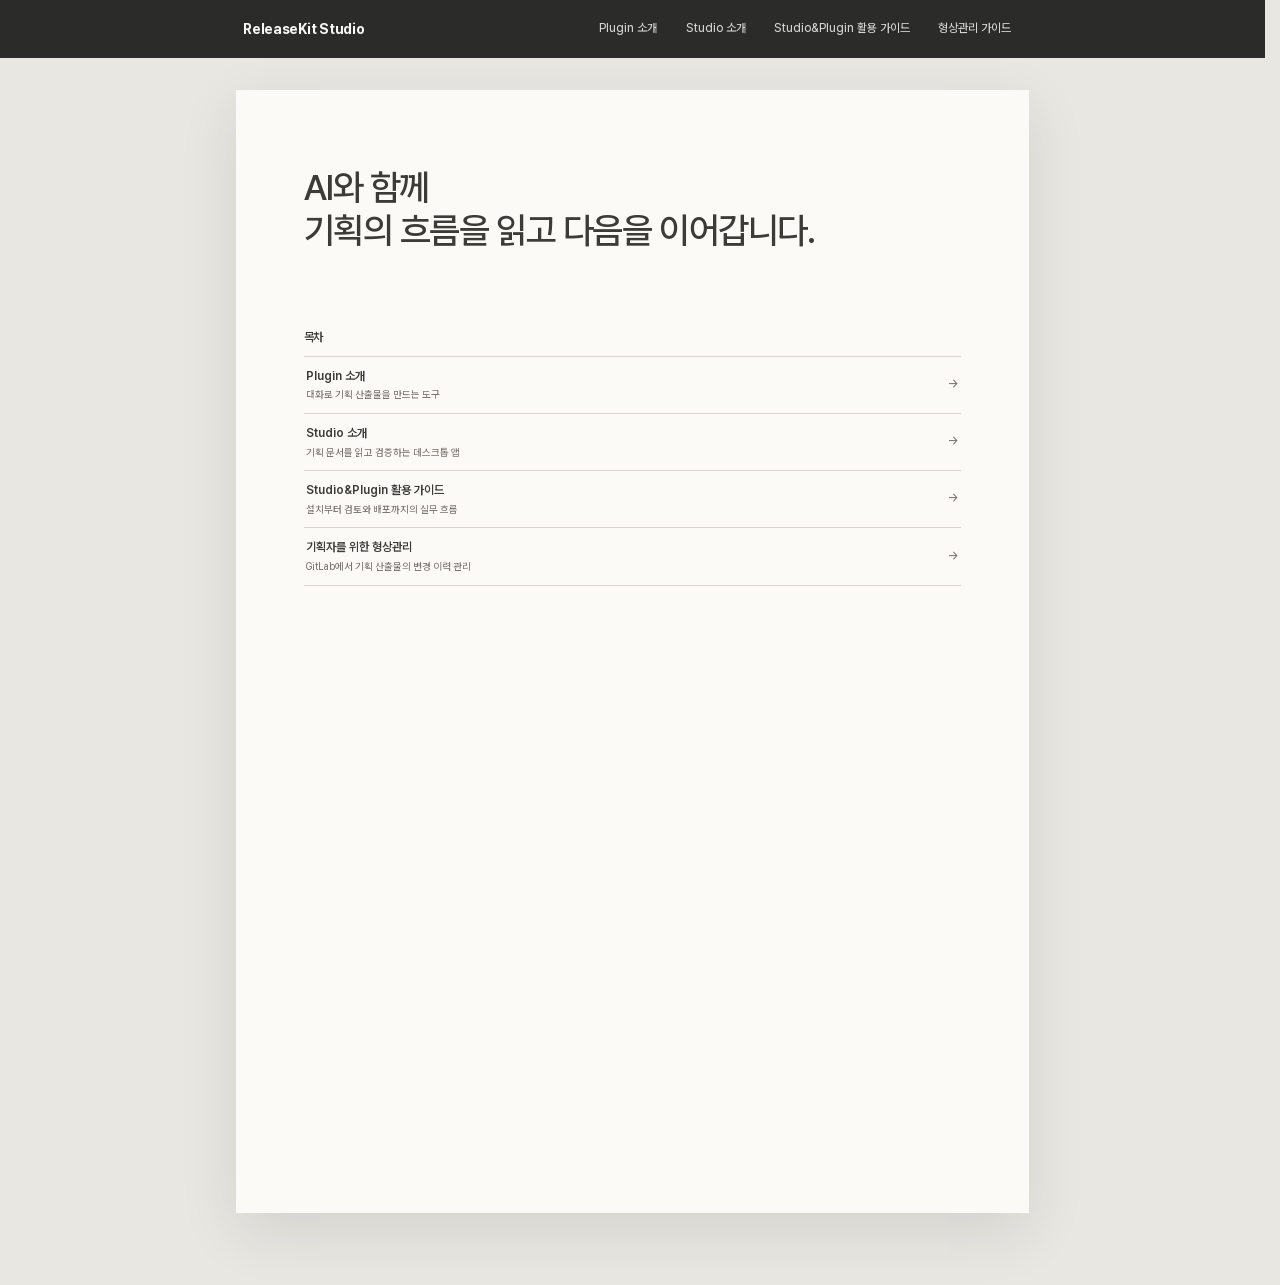
==== commit 7389ef4c: "docs: rename and stabilize product navigation" ====
--- a/index.html
+++ b/index.html
@@ -10,7 +10,7 @@
 <body>
   <header class="site-bar">
     <strong>ReleaseKit Studio</strong>
-    <nav aria-label="문서"><a href="./analysis.html">Studio 분석</a><a href="./plugin-analysis.html">Plugin 분석</a><a href="./guide.html">Studio&amp;Plugin 활용 가이드</a><a href="./version-control-guide.html">형상관리 가이드</a></nav>
+    <nav aria-label="문서"><a href="./plugin-analysis.html">Plugin 소개</a><a href="./analysis.html">Studio 소개</a><a href="./guide.html">Studio&amp;Plugin 활용 가이드</a><a href="./version-control-guide.html">형상관리 가이드</a></nav>
   </header>
   <main class="document">
     <article class="page landing">
@@ -18,8 +18,8 @@
         <h1>AI와 함께<br><span class="landing-title-line">기획의 흐름을 읽고 다음을 이어갑니다.</span></h1>
         <h2 class="vc-toc-title">목차</h2>
         <div class="vc-agenda landing-agenda" aria-label="목차">
-          <a href="./analysis.html"><strong>Studio 1.0 형상 분석</strong><span>기획 문서를 읽고 검증하는 데스크톱 앱</span><small aria-hidden="true">→</small></a>
-          <a href="./plugin-analysis.html"><strong>Plugin 1.0 형상 분석</strong><span>대화로 기획 산출물을 만드는 도구</span><small aria-hidden="true">→</small></a>
+          <a href="./plugin-analysis.html"><strong>Plugin 소개</strong><span>대화로 기획 산출물을 만드는 도구</span><small aria-hidden="true">→</small></a>
+          <a href="./analysis.html"><strong>Studio 소개</strong><span>기획 문서를 읽고 검증하는 데스크톱 앱</span><small aria-hidden="true">→</small></a>
           <a href="./guide.html"><strong>Studio&amp;Plugin 활용 가이드</strong><span>설치부터 검토와 배포까지의 실무 흐름</span><small aria-hidden="true">→</small></a>
           <a href="./version-control-guide.html"><strong>기획자를 위한 형상관리</strong><span>GitLab에서 기획 산출물의 변경 이력 관리</span><small aria-hidden="true">→</small></a>
         </div>
--- a/styles.css
+++ b/styles.css
@@ -34,7 +34,10 @@
 
 * { box-sizing: border-box; }
 
-html { scroll-behavior: smooth; }
+html {
+  scroll-behavior: smooth;
+  scrollbar-gutter: stable;
+}
 
 body {
   margin: 0;
@@ -58,7 +61,7 @@
   align-items: center;
   justify-content: space-between;
   min-height: 58px;
-  padding: 0 28px;
+  padding-inline: max(16px, calc((100vw - var(--page-w)) / 2));
   color: #f8f8f5;
   background: rgba(31, 31, 29, .94);
   backdrop-filter: blur(16px);
@@ -67,7 +70,8 @@
 .site-bar strong { font-size: var(--text-md); font-weight: var(--weight-bold); line-height: 1; letter-spacing: -.02em; }
 .site-bar strong a { display: block; padding: 0; border-radius: 0; color: inherit; font-size: inherit; font-weight: inherit; line-height: inherit; background: none; }
 .site-bar nav { display: flex; gap: 6px; }
-.site-bar nav a { padding: 7px 11px; border-radius: 999px; color: #d7d6d1; text-decoration: none; font-size: var(--text-sm); }
+.site-bar nav a { display: flex; align-items: center; justify-content: center; min-height: 34px; padding: 7px 11px; border-radius: 999px; color: #d7d6d1; text-decoration: none; font-size: var(--text-sm); white-space: nowrap; }
+.site-bar nav a:nth-child(-n+2) { min-width: 82px; }
 .site-bar nav a:hover, .site-bar nav a[aria-current="page"] { color: #fff; background: #ffffff18; }
 
 .document {
